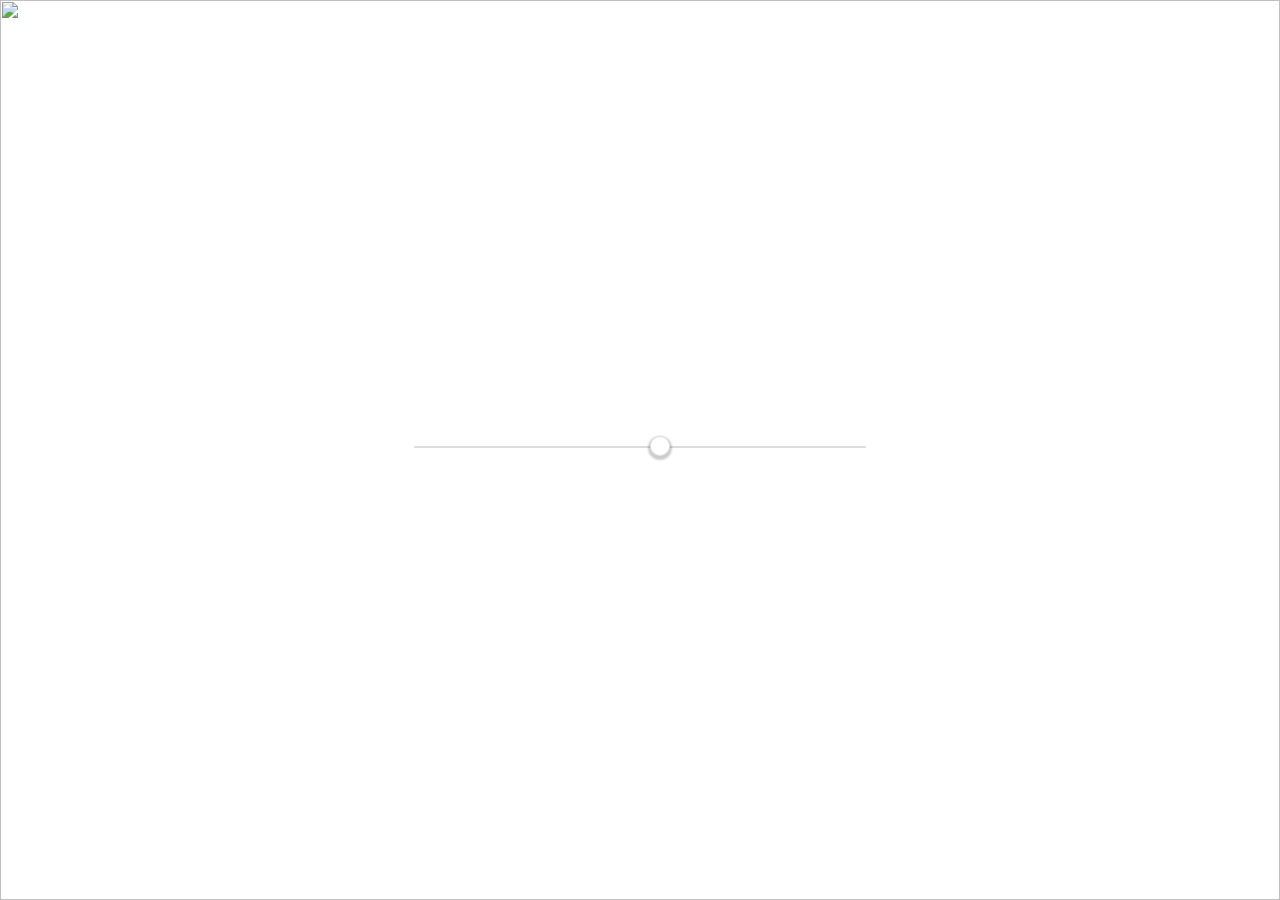
==== docs/index.html @ 969daa80 "Updated site" ====
<!doctype html>
<html lang="en">
 <head> 
  <meta http-equiv="Content-Type" content="text/html; charset=UTF-8"> 
  <title>PassGinie</title> 
  <meta content="PassGinie is a Password generator site developed using Kotlin with the help of Kobweb Framework" name="description"> 
  <link href="/favicon.ico" rel="icon"> 
  <meta content="width=device-width, initial-scale=1" name="viewport"> 
  <link href="https://fonts.googleapis.com" rel="preconnect"> 
  <link crossorigin="" href="https://fonts.gstatic.com" rel="preconnect"> 
  <link href="https://fonts.googleapis.com/css2?family=Poppins&amp;display=swap" rel="stylesheet"> 
  <link href="https://cdnjs.cloudflare.com/ajax/libs/font-awesome/6.2.0/css/all.min.css" rel="stylesheet"> 
 </head> 
 <body> 
  <div id="root" style="width: 100%; height: 100%; --silk-background-color: rgb(255, 255, 255); --silk-color: rgb(0, 0, 0); --silk-border-color: rgb(0, 0, 0); --silk-button-background-default-color: rgb(204, 204, 204); --silk-button-background-focus-color: rgb(100, 149, 237); --silk-button-background-hover-color: rgb(163, 163, 163); --silk-button-background-pressed-color: rgb(122, 122, 122); --silk-button-color: rgb(0, 0, 0); --silk-divider-color: rgb(0, 0, 0); --silk-link-default-color: rgb(0, 0, 255); --silk-link-visited-color: rgb(128, 0, 128); --overlay-background-color: rgba(0, 0, 0, 0.4980392156862745); --silk-surface-background-color: rgb(255, 255, 255); --silk-surface-color: rgb(0, 0, 0); --silk-switch-thumb-color: rgb(255, 255, 255); --silk-tab-color: rgb(0, 0, 0); --silk-tab-background-color: rgb(255, 255, 255); --silk-tab-border-color: rgba(0, 0, 0, 0.2); --silk-tab-disabled-background-color: rgb(255, 255, 255); --silk-tab-hover-background-color: rgb(211, 211, 211); --silk-tab-pressed-background-color: rgb(245, 245, 245); --silk-toc-border-color: rgb(0, 0, 0); --silk-tooltip-background-color: rgb(0, 0, 0); --silk-tooltip-color: rgb(255, 255, 255);">
   <style>html, body { padding: 0px; margin: 0px; }* { box-sizing: border-box; }</style>
   <style>.kobweb-box { display: grid; grid-template-columns: minmax(0px, 1fr); grid-template-rows: minmax(0px, 1fr); }.kobweb-box > * { grid-area: 1 / 1 / auto / auto; }.kobweb-box.kobweb-align-top-start { place-items: start; }.kobweb-box.kobweb-align-top-center { place-items: start center; }.kobweb-box.kobweb-align-top-end { place-items: start end; }.kobweb-box.kobweb-align-center-start { place-items: center start; }.kobweb-box.kobweb-align-center { place-items: center; }.kobweb-box.kobweb-align-center-end { place-items: center end; }.kobweb-box.kobweb-align-bottom-start { place-items: end start; }.kobweb-box.kobweb-align-bottom-center { place-items: end center; }.kobweb-box.kobweb-align-bottom-end { place-items: end; }.kobweb-box > .kobweb-align-top-start-self { place-self: start; }.kobweb-box > .kobweb-align-top-center-self { place-self: start center; }.kobweb-box > .kobweb-align-top-end-self { place-self: start end; }.kobweb-box > .kobweb-align-center-start-self { place-self: center start; }.kobweb-box > .kobweb-align-center-self { place-self: center; }.kobweb-box > .kobweb-align-center-end-self { place-self: center end; }.kobweb-box > .kobweb-align-bottom-start-self { place-self: end start; }.kobweb-box > .kobweb-align-bottom-center-self { place-self: end center; }.kobweb-box > .kobweb-align-bottom-end-self { place-self: end; }.kobweb-col { display: flex; flex-direction: column; }.kobweb-col.kobweb-arrange-top { justify-content: flex-start; }.kobweb-col.kobweb-arrange-center { justify-content: center; }.kobweb-col.kobweb-arrange-bottom { justify-content: flex-end; }.kobweb-col.kobweb-arrange-space-evenly { justify-content: space-evenly; }.kobweb-col.kobweb-arrange-space-between { justify-content: space-between; }.kobweb-col.kobweb-arrange-space-around { justify-content: space-around; }.kobweb-col.kobweb-align-start { align-items: flex-start; }.kobweb-col.kobweb-align-center-horiz { align-items: center; }.kobweb-col.kobweb-align-end { align-items: flex-end; }.kobweb-col > .kobweb-align-start-self { align-self: flex-start; }.kobweb-col > .kobweb-align-center-horiz-self { align-self: center; }.kobweb-col > .kobweb-align-end-self { align-self: flex-end; }.kobweb-row { display: flex; flex-direction: row; }.kobweb-row.kobweb-arrange-start { justify-content: flex-start; }.kobweb-row.kobweb-arrange-center { justify-content: center; }.kobweb-row.kobweb-arrange-end { justify-content: flex-end; }.kobweb-row.kobweb-arrange-space-evenly { justify-content: space-evenly; }.kobweb-row.kobweb-arrange-space-between { justify-content: space-between; }.kobweb-row.kobweb-arrange-space-around { justify-content: space-around; }.kobweb-row.kobweb-align-top { align-items: flex-start; }.kobweb-row.kobweb-align-center-vert { align-items: center; }.kobweb-row.kobweb-align-bottom { align-items: flex-end; }.kobweb-row > .kobweb-align-top-self { align-self: flex-start; }.kobweb-row > .kobweb-align-center-vert-self { align-self: center; }.kobweb-row > .kobweb-align-bottom-self { align-self: flex-end; }.kobweb-spacer { flex-grow: 1; }</style>
   <style>body { font-family: -apple-system, BlinkMacSystemFont, "Segoe UI", Roboto, Oxygen, Ubuntu, Cantarell, "Fira Sans", "Droid Sans", "Helvetica Neue", sans-serif; }.silk-button { color: var(--silk-button-color); background-color: var(--silk-button-background-default-color); line-height: 1.2; font-size: 16px; padding: 8px 16px; border-radius: 4px; border-width: 0px; outline: 0px; user-select: none; }.silk-button:hover:not([aria-disabled="true"]) { background-color: var(--silk-button-background-hover-color); cursor: pointer; }.silk-button:focus-visible:not([aria-disabled="true"]) { box-shadow: 0px 0px 0 3px var(--silk-button-background-focus-color); }.silk-button:active:not([aria-disabled="true"]) { background-color: var(--silk-button-background-pressed-color); }.silk-disabled { opacity: 0.5; cursor: not-allowed; }.silk-divider { border-top: 1px solid var(--silk-divider-color); width: 90%; }.silk-link { text-decoration-line: none; }.silk-link:link { color: var(--silk-link-default-color); }.silk-link:visited { color: var(--silk-link-visited-color); }.silk-link:hover { text-decoration-line: underline; }.silk-overlay { background-color: var(--overlay-background-color); }.silk-popup { transition: opacity 150ms ease 0s; }.silk-simple-grid { display: grid; }@media (min-width: 0px) {  .silk-simple-grid { grid-template-columns: repeat(var(--silk-simple-grid-col-count-zero), 1fr); }}@media (min-width: 30rem) {  .silk-simple-grid { grid-template-columns: repeat(var(--silk-simple-grid-col-count-sm), 1fr); }}@media (min-width: 48rem) {  .silk-simple-grid { grid-template-columns: repeat(var(--silk-simple-grid-col-count-md), 1fr); }}@media (min-width: 62rem) {  .silk-simple-grid { grid-template-columns: repeat(var(--silk-simple-grid-col-count-lg), 1fr); }}@media (min-width: 80rem) {  .silk-simple-grid { grid-template-columns: repeat(var(--silk-simple-grid-col-count-xl), 1fr); }}.silk-smooth-color { transition: background-color 200ms ease 0s; }.silk-surface { background-color: var(--silk-surface-background-color); color: var(--silk-surface-color); }.silk-switch-track { width: var(--silk-switch-track-width); min-width: var(--silk-switch-track-width); height: var(--silk-switch-track-height); min-height: var(--silk-switch-track-height); padding: var(--silk-switch-track-padding); border-radius: var(--silk-switch-border-radius, 9999px); background-color: var(--silk-switch-track-background-color); transition: background-color 150ms ease 0s; box-sizing: content-box; }.silk-switch-track:hover:not([aria-disabled="true"]) { cursor: pointer; }.silk-switch-thumb { width: var(--silk-switch-track-height); height: var(--silk-switch-track-height); border-radius: var(--silk-switch-border-radius, 9999px); background-color: rgb(255, 255, 255); translate: var(--silk-switch-thumb-offset); transition: translate 150ms ease 0s; }.tabs-tab-row { width: 100%; border-bottom: var(--silk-tab-border-thickness, 2px) solid var(--silk-tab-border-color); }.tabs-tab { cursor: pointer; transition: background-color 200ms ease 0s, color 200ms ease 0s, border-color 200ms ease 0s; background-color: var(--silk-tab-background-color); color: var(--silk-tab-color); user-select: none; padding: 0.5rem; margin-bottom: calc(-1 * var(--silk-tab-border-thickness, 2px)); border-bottom: var(--silk-tab-border-thickness, 2px) solid var(--silk-tab-border-color); }.tabs-tab[aria-disabled="true"] { background-color: var(--silk-tab-disabled-background-color); cursor: not-allowed; }.tabs-tab:hover:not([aria-disabled="true"]) { background-color: var(--silk-tab-hover-background-color); }.tabs-tab:active:not([aria-disabled="true"]) { background-color: var(--silk-tab-pressed-background-color); }.tabs-panel { padding: 1rem; width: 100%; flex-grow: 1; overflow-y: auto; }.silk-toc { list-style-type: none; text-align: start; padding: 0rem; }.silk-tooltip-arrow { position: absolute; border-width: 5px; border-style: solid; }.silk-tooltip { position: relative; background-color: var(--silk-tooltip-background-color); color: var(--silk-tooltip-color); border-radius: 6px; }.tooltip-text { padding: 5px; }@media not all and (min-width: 0px) {  .silk-display-if-at-least-zero { display: none; }}@media not all and (min-width: 30rem) {  .silk-display-if-at-least-sm { display: none; }}@media not all and (min-width: 48rem) {  .silk-display-if-at-least-md { display: none; }}@media not all and (min-width: 62rem) {  .silk-display-if-at-least-lg { display: none; }}@media not all and (min-width: 80rem) {  .silk-display-if-at-least-xl { display: none; }}@media (min-width: 0px) {  .silk-display-until-zero { display: none; }}@media (min-width: 30rem) {  .silk-display-until-sm { display: none; }}@media (min-width: 48rem) {  .silk-display-until-md { display: none; }}@media (min-width: 62rem) {  .silk-display-until-lg { display: none; }}@media (min-width: 80rem) {  .silk-display-until-xl { display: none; }}.footer_light { width: 100%; margin: 2rem 0px 0px; background-color: darkgray; border-top: 1px solid rgb(0, 0, 0); padding: 1rem 4rem; align-self: center; }.footer_dark { width: 100%; margin: 2rem 0px 0px; background-color: darkgray; border-top: 1px solid rgb(255, 255, 255); padding: 1rem 4rem; align-self: center; }.nav-header_light { width: 100%; height: 50px; background-color: rgb(0, 0, 0); }.nav-header_dark { width: 100%; height: 50px; background-color: rgb(255, 255, 255); }.nav-item { margin: 0px 15px; }.nav-item_light:link { color: rgb(255, 255, 255); }.nav-item_dark:link { color: rgb(0, 0, 0); }.nav-item_light:visited { color: rgb(255, 255, 255); }.nav-item_dark:visited { color: rgb(0, 0, 0); }.custom-range-input { appearance: none; background: transparent; cursor: pointer; width: 20rem; }.custom-range-input::-webkit-slider-runnable-track { background-color: rgb(220, 220, 220); box-shadow: rgba(255, 255, 255, 0.1) 0px 0px 2px 2px; height: 2px; border-radius: 1px; }.custom-range-input::after { content: "+"; font-size: 20px; margin-left: 20px; color: white; }.custom-range-input::before { content: "−"; font-size: 20px; margin-right: 20px; color: white; }.custom-range-input::-webkit-slider-thumb { appearance: none; margin-top: -10px; background-color: white; height: 20px; width: 20px; border-radius: 10px; box-shadow: rgba(0, 0, 0, 0.2) 0px 2px 2px 2px; border: 1px solid rgba(0, 0, 0, 0.1); }.editor-box { height: 100%; width: 95%; font-size: 16px; }@media (min-width: 30rem) {  .editor-box { height: 80%; width: 85%; font-size: 18px; }}@media (min-width: 48rem) {  .editor-box { height: 70%; width: 50%; font-size: 20px; }}@media (min-width: 62rem) {  .editor-box { height: 65%; width: 50%; font-size: 20px; }}.check-box { scale: 0.8; }@media (min-width: 30rem) {  .check-box { scale: 0.9; }}@media (min-width: 48rem) {  .check-box { scale: 1; }}.password-view-box { height: 20%; width: 95%; font-size: 18px; }@media (min-width: 30rem) {  .password-view-box { height: 15%; width: 85%; font-size: 20px; }}@media (min-width: 48rem) {  .password-view-box { height: 20%; width: 50%; font-size: 24px; }}.accessibility-button { margin: 10px; scale: 1; }@media (min-width: 30rem) {  .accessibility-button { margin: 8px; scale: 1; }}@media (min-width: 48rem) {  .accessibility-button { margin: 5px; scale: 1.1; }}.silk-image.silk-image-fit-width { width: 100%; object-fit: scale-down; }.silk-link.silk-link-uncolored:link { color: var(--silk-color); }.silk-link.silk-link-uncolored:visited { color: var(--silk-color); }.silk-link.silk-link-undecorated:hover { text-decoration-line: none; }.silk-surface.silk-surface-animated-color { transition: background-color 200ms ease 0s; }.silk-surface.silk-surface-animated-color div { transition: background-color 200ms ease 0s; }.silk-toc.silk-toc-bordered { border-radius: 5px; border: 1px solid var(--silk-toc-border-color); padding: 1rem; }.silk-tooltip-arrow.silk-tooltip-arrow-top-left { margin: -9px 0px 0px 9px; top: 0px; border-color: transparent transparent var(--silk-tooltip-background-color) transparent; }.silk-tooltip-arrow.silk-tooltip-arrow-top { margin: -9px 0px 0px -5px; left: 50%; top: 0px; border-color: transparent transparent var(--silk-tooltip-background-color) transparent; }.silk-tooltip-arrow.silk-tooltip-arrow-top-right { margin: -9px 9px 0px 0px; right: 0px; top: 0px; border-color: transparent transparent var(--silk-tooltip-background-color) transparent; }.silk-tooltip-arrow.silk-tooltip-arrow-left-top { margin: 9px 0px 0px -9px; left: 0px; top: 0px; border-color: transparent var(--silk-tooltip-background-color) transparent transparent; }.silk-tooltip-arrow.silk-tooltip-arrow-left { margin: -5px 0px 0px -9px; left: 0px; top: 50%; border-color: transparent var(--silk-tooltip-background-color) transparent transparent; }.silk-tooltip-arrow.silk-tooltip-arrow-left-bottom { margin: 0px 0px 9px -9px; left: 0px; bottom: 0px; border-color: transparent var(--silk-tooltip-background-color) transparent transparent; }.silk-tooltip-arrow.silk-tooltip-arrow-right-top { margin: 9px -9px 0px 0px; right: 0px; top: 0px; border-color: transparent transparent transparent var(--silk-tooltip-background-color); }.silk-tooltip-arrow.silk-tooltip-arrow-right { margin: -5px -9px 0px 0px; right: 0px; top: 50%; border-color: transparent transparent transparent var(--silk-tooltip-background-color); }.silk-tooltip-arrow.silk-tooltip-arrow-right-bottom { margin: 0px -9px 9px 0px; right: 0px; bottom: 0px; border-color: transparent transparent transparent var(--silk-tooltip-background-color); }.silk-tooltip-arrow.silk-tooltip-arrow-bottom-left { margin: 0px 0px -9px 9px; left: 0px; bottom: 0px; border-color: var(--silk-tooltip-background-color) transparent transparent transparent; }.silk-tooltip-arrow.silk-tooltip-arrow-bottom { margin: 0px 0px -9px -5px; left: 50%; bottom: 0px; border-color: var(--silk-tooltip-background-color) transparent transparent transparent; }.silk-tooltip-arrow.silk-tooltip-arrow-bottom-right { margin: 0px 9px -9px 0px; right: 0px; bottom: 0px; border-color: var(--silk-tooltip-background-color) transparent transparent transparent; }.nav-item.nav-item-nav-button { padding: 0px; border-radius: 50%; }</style>
   <div class="silk-surface silk-smooth-color kobweb-box kobweb-align-top-start" style="min-height: 100vh;">
    <div class="kobweb-box kobweb-align-top-start" style="width: 100%; min-height: 100%; color: white; font-family: Poppins; grid-template-rows: 1fr min-content;">
     <img class="silk-image" style="width: 100%; height: 100%;" src="images/Background.png" alt="">
     <div class="kobweb-col kobweb-arrange-center kobweb-align-center-horiz" style="width: 100%; height: 100%; text-align: center;">
      <div class="kobweb-col kobweb-arrange-center kobweb-align-center-horiz" style="width: 100%; height: 100%; padding: 20px; scroll-behavior: smooth;">
       <div class="password-view-box kobweb-box kobweb-align-center">
        <div class="kobweb-box kobweb-align-top-start" style="width: 85%; height: 50%; z-index: 1; border-radius: 10px; margin: 20px;">
         <div class="kobweb-row kobweb-arrange-space-between kobweb-align-center-vert" style="width: 100%; height: 100%; padding: 20px;">
          <p>abqqwbgc</p>
          <div class="accessibility-button kobweb-row kobweb-arrange-space-around kobweb-align-center-vert" style="width: 20%;">
           <span class="accessibility-button far fa-copy"></span><span class="accessibility-button fas fa-arrow-rotate-left"></span>
          </div>
         </div>
        </div>
        <div class="kobweb-box kobweb-align-top-start" style="width: 85%; height: 50%; mix-blend-mode: overlay; background: rgba(255, 255, 255, 0.2); border-radius: 10px; margin: 20px;"></div>
        <div class="kobweb-box kobweb-align-top-start" style="width: 100%; height: 100%; margin: 2px; border-radius: 20px; border: 2px solid white; mix-blend-mode: overlay; background: rgba(255, 255, 255, 0.08); box-shadow: rgba(0, 0, 0, 0.11) 6px 4px 19px 0px;"></div>
       </div>
       <div class="kobweb-box kobweb-align-top-start" style="display: none;"></div>
       <p></p>
       <div class="editor-box kobweb-box kobweb-align-center">
        <div class="kobweb-col kobweb-arrange-space-around kobweb-align-center-horiz" style="width: 100%; height: 100%; z-index: 1;">
         <div class="kobweb-spacer"></div>
         <div class="kobweb-row kobweb-arrange-start kobweb-align-top" style="width: 83%;">
          <p style="padding: 5px;">Password length:</p>
          <p style="padding: 5px; font-weight: bold;">8</p>
         </div>
         <input class="custom-range-input" style="width: 83%;" type="range" min="4" max="15" step="1">
         <div class="kobweb-spacer"></div>
         <div class="kobweb-row kobweb-arrange-start kobweb-align-top" style="width: 83%;">
          <p>Include</p>
         </div>
         <div class="silk-simple-grid" style="--silk-simple-grid-col-count-zero: 1; --silk-simple-grid-col-count-sm: 1; --silk-simple-grid-col-count-md: 1; --silk-simple-grid-col-count-lg: 2; --silk-simple-grid-col-count-xl: 2; width: 90%;">
          <div class="kobweb-col kobweb-arrange-top kobweb-align-start" style="margin: 0px 15px;">
           <div class="kobweb-row kobweb-arrange-space-around kobweb-align-center-vert" style="width: 65%; margin: 0px 5px;">
            <img class="silk-image check-box" src="images/unchecked-checkbox.svg" alt="">
            <p>Uppercase</p>
           </div>
           <div class="kobweb-row kobweb-arrange-space-around kobweb-align-center-vert" style="width: 65%; margin: 0px 5px;">
            <img class="silk-image check-box" src="images/checked-checkbox.svg" alt="">
            <p>Lowercase</p>
           </div>
          </div>
          <div class="kobweb-col kobweb-arrange-top kobweb-align-start" style="margin: 0px 15px;">
           <div class="kobweb-row kobweb-arrange-space-around kobweb-align-center-vert" style="width: 65%; margin: 0px 5px;">
            <img class="silk-image check-box" src="images/unchecked-checkbox.svg" alt="">
            <p>Numbers</p>
           </div>
           <div class="kobweb-row kobweb-arrange-space-around kobweb-align-center-vert" style="width: 65%; margin: 0px 5px;">
            <img class="silk-image check-box" src="images/unchecked-checkbox.svg" alt="">
            <p>Symbols</p>
           </div>
          </div>
         </div>
         <div class="kobweb-spacer"></div>
        </div>
        <div class="kobweb-box kobweb-align-top-start" style="width: 100%; height: 100%; margin: 2px; border-radius: 20px; border: 2px solid white; mix-blend-mode: overlay; background: rgba(255, 255, 255, 0.08); box-shadow: rgba(0, 0, 0, 0.11) 6px 4px 19px 0px;"></div>
       </div>
      </div>
     </div>
    </div>
   </div>
  </div> 
  <script src="/passginie.js"></script> 
 </body>
</html>
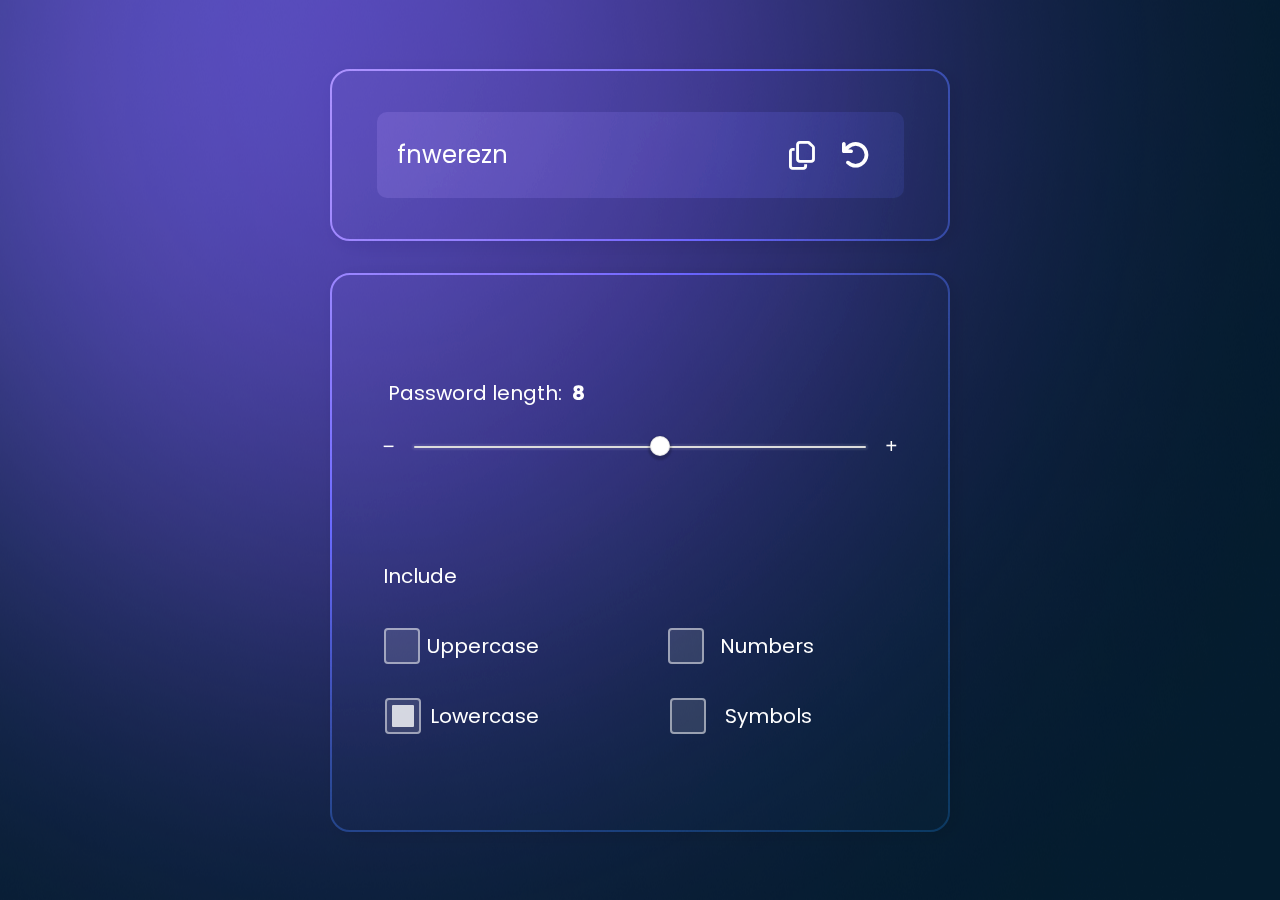
==== commit df8fe54c: "Added Res files" ====
--- a/docs/index.html
+++ b/docs/index.html
@@ -4,7 +4,7 @@
   <meta http-equiv="Content-Type" content="text/html; charset=UTF-8"> 
   <title>PassGinie</title> 
   <meta content="PassGinie is a Password generator site developed using Kotlin with the help of Kobweb Framework" name="description"> 
-  <link href="/favicon.ico" rel="icon"> 
+  <link href="/PassGinie-Kobweb/favicon.ico" rel="icon"> 
   <meta content="width=device-width, initial-scale=1" name="viewport"> 
   <link href="https://fonts.googleapis.com" rel="preconnect"> 
   <link crossorigin="" href="https://fonts.gstatic.com" rel="preconnect"> 
@@ -24,7 +24,7 @@
        <div class="password-view-box kobweb-box kobweb-align-center">
         <div class="kobweb-box kobweb-align-top-start" style="width: 85%; height: 50%; z-index: 1; border-radius: 10px; margin: 20px;">
          <div class="kobweb-row kobweb-arrange-space-between kobweb-align-center-vert" style="width: 100%; height: 100%; padding: 20px;">
-          <p>abqqwbgc</p>
+          <p>fnwerezn</p>
           <div class="accessibility-button kobweb-row kobweb-arrange-space-around kobweb-align-center-vert" style="width: 20%;">
            <span class="accessibility-button far fa-copy"></span><span class="accessibility-button fas fa-arrow-rotate-left"></span>
           </div>
@@ -78,6 +78,6 @@
     </div>
    </div>
   </div> 
-  <script src="/passginie.js"></script> 
+  <script src="/PassGinie-Kobweb/passginie.js"></script> 
  </body>
 </html>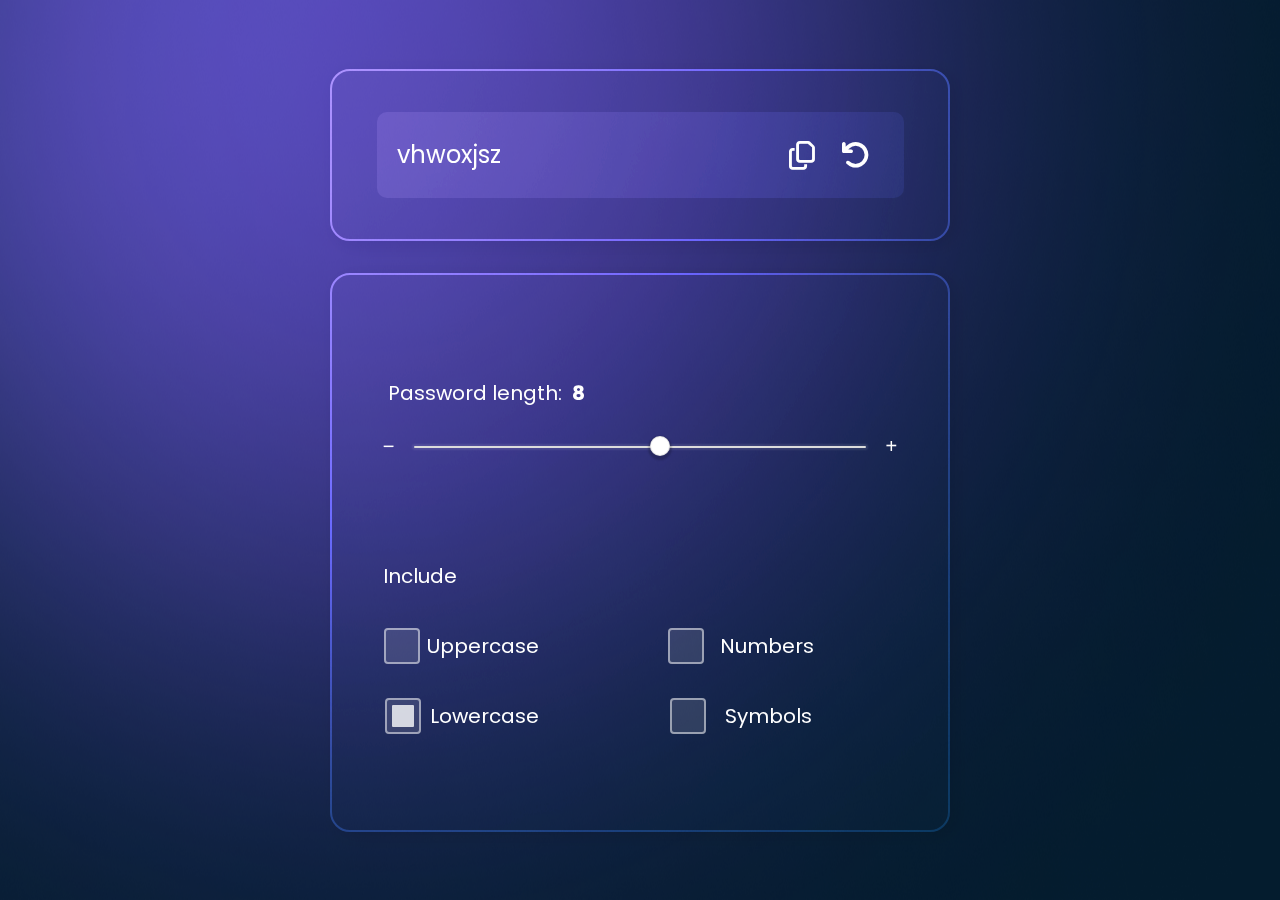
==== commit dde19d3d: "30th 10:30 Deployment" ====
--- a/docs/index.html
+++ b/docs/index.html
@@ -24,7 +24,7 @@
        <div class="password-view-box kobweb-box kobweb-align-center">
         <div class="kobweb-box kobweb-align-top-start" style="width: 85%; height: 50%; z-index: 1; border-radius: 10px; margin: 20px;">
          <div class="kobweb-row kobweb-arrange-space-between kobweb-align-center-vert" style="width: 100%; height: 100%; padding: 20px;">
-          <p>fnwerezn</p>
+          <p>vhwoxjsz</p>
           <div class="accessibility-button kobweb-row kobweb-arrange-space-around kobweb-align-center-vert" style="width: 20%;">
            <span class="accessibility-button far fa-copy"></span><span class="accessibility-button fas fa-arrow-rotate-left"></span>
           </div>
